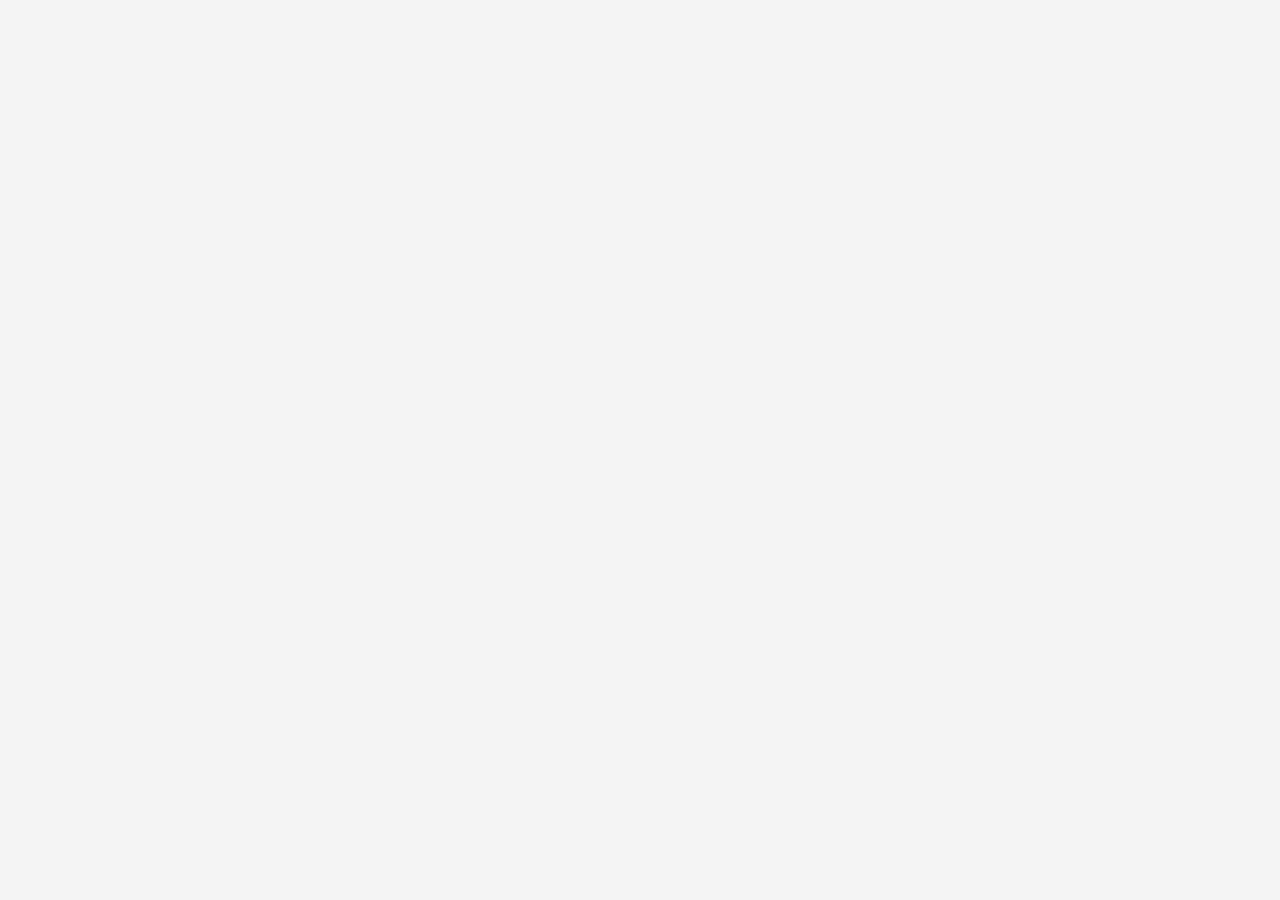
==== index.html @ c2804b9a "lk kurulum: Dosya yapısı" ====
<!DOCTYPE html>
<html lang="tr">
<head>
    <meta charset="UTF-8">
    <meta name="viewport" content="width=device-width, initial-scale=1.0">
    <title>Web Projesi</title>
    <link href="https://cdn.jsdelivr.net/npm/bootstrap@5.3.0/dist/css/bootstrap.min.css" rel="stylesheet">
    <link rel="stylesheet" href="css/style.css">
</head>
<body>
    <script src="https://cdn.jsdelivr.net/npm/bootstrap@5.3.0/dist/js/bootstrap.bundle.min.min.js"></script>
</body>
</html>
---- css/style.css ----
body {
    font-family: 'Arial', sans-serif;
    background-color: #f4f4f4; 
}
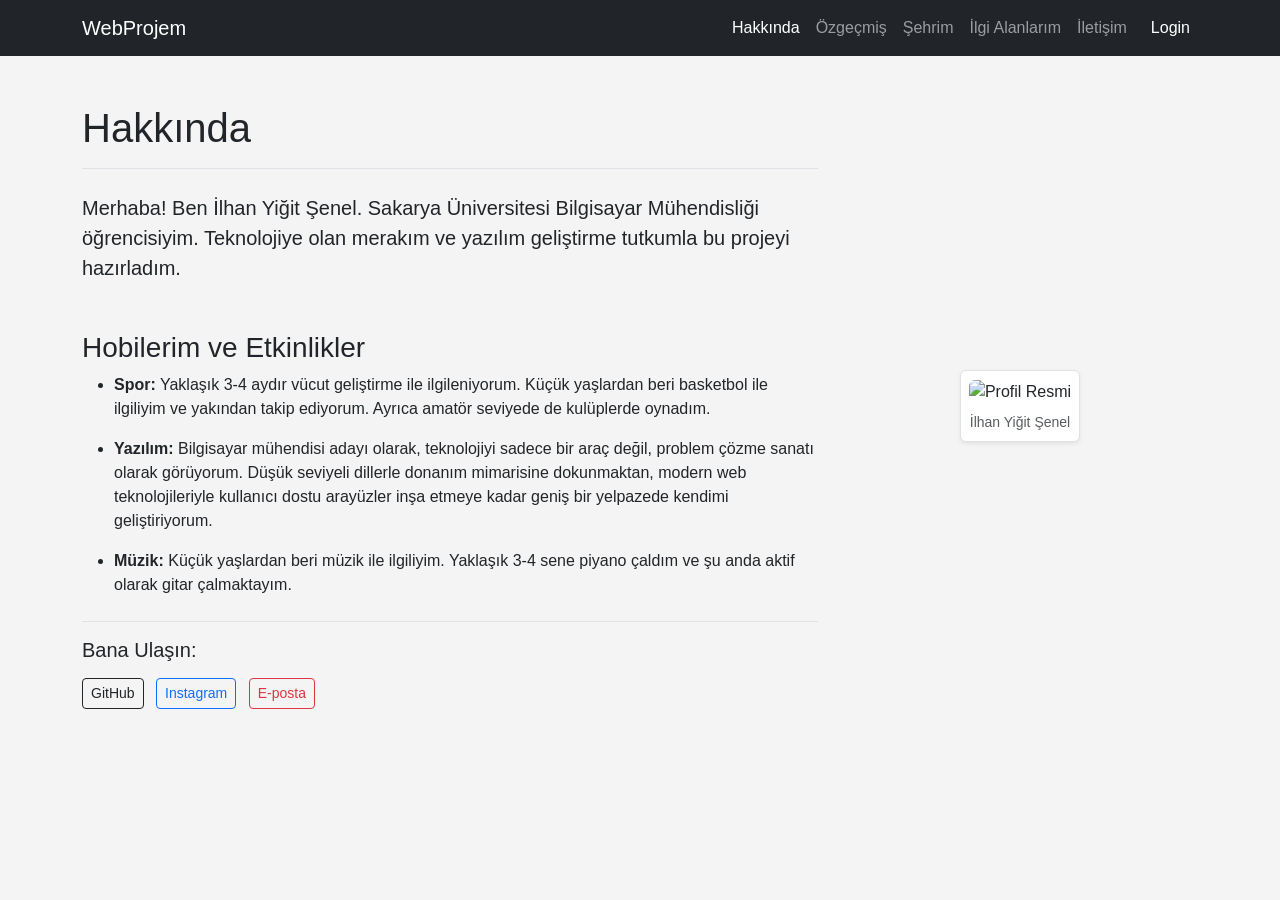
==== commit 7d682177: "Navbar ve Hakkında sayfası içerikleri eklendi" ====
--- a/index.html
+++ b/index.html
@@ -1,5 +1,6 @@
 <!DOCTYPE html>
 <html lang="tr">
+
 <head>
     <meta charset="UTF-8">
     <meta name="viewport" content="width=device-width, initial-scale=1.0">
@@ -7,7 +8,83 @@
     <link href="https://cdn.jsdelivr.net/npm/bootstrap@5.3.0/dist/css/bootstrap.min.css" rel="stylesheet">
     <link rel="stylesheet" href="css/style.css">
 </head>
+
+
 <body>
-    <script src="https://cdn.jsdelivr.net/npm/bootstrap@5.3.0/dist/js/bootstrap.bundle.min.min.js"></script>
+    <nav class="navbar navbar-expand-lg navbar-dark bg-dark">
+        <div class="container">
+            <a class="navbar-brand" href="index.html">WebProjem</a>
+
+            <button class="navbar-toggler" type="button" data-bs-toggle="collapse" data-bs-target="#navbarNav">
+                <span class="navbar-toggler-icon"></span>
+            </button>
+
+            <div class="collapse navbar-collapse" id="navbarNav">
+                <ul class="navbar-nav ms-auto">
+                    <li class="nav-item"><a class="nav-link active" href="index.html">Hakkında</a></li>
+                    <li class="nav-item"><a class="nav-link" href="cv.html">Özgeçmiş</a></li>
+                    <li class="nav-item"><a class="nav-link" href="sehrim.html">Şehrim</a></li>
+                    <li class="nav-item"><a class="nav-link" href="ilgi-alanlarim.html">İlgi Alanlarım</a></li>
+                    <li class="nav-item"><a class="nav-link" href="iletisim.html">İletişim</a></li>
+                    <li class="nav-item"><a class="nav-link btn btn-primary text-white ms-lg-2"
+                            href="login.html">Login</a></li>
+                </ul>
+            </div>
+        </div>
+    </nav>
+
+    <main class="container mt-5">
+        <div class="row align-items-center">
+            <div class="col-md-8">
+                <h1 class="border-bottom pb-3">Hakkında</h1>
+                <p class="mt-4 lead">
+                    Merhaba! Ben İlhan Yiğit Şenel. Sakarya Üniversitesi Bilgisayar Mühendisliği öğrencisiyim.
+                    Teknolojiye olan merakım ve yazılım geliştirme tutkumla bu projeyi hazırladım.
+                </p>
+
+                <h3 class="mt-5">Hobilerim ve Etkinlikler</h3>
+                <ul>
+                    <li class="mb-3"><strong>Spor:</strong> Yaklaşık 3-4 aydır vücut geliştirme ile ilgileniyorum. Küçük
+                        yaşlardan
+                        beri basketbol ile ilgiliyim ve yakından takip ediyorum. Ayrıca amatör seviyede de kulüplerde
+                        oynadım.</li>
+                    <li class="mb-3"><strong>Yazılım:</strong> Bilgisayar mühendisi adayı olarak, teknolojiyi sadece bir
+                        araç değil,
+                        problem çözme sanatı olarak görüyorum. Düşük seviyeli dillerle donanım mimarisine dokunmaktan,
+                        modern web
+                        teknolojileriyle kullanıcı dostu arayüzler inşa etmeye kadar geniş bir yelpazede kendimi
+                        geliştiriyorum.</li>
+                    <li class="mb-3"><strong>Müzik:</strong> Küçük yaşlardan beri müzik ile ilgiliyim. Yaklaşık 3-4 sene
+                        piyano çaldım
+                        ve şu anda aktif olarak gitar çalmaktayım. </li>
+                </ul>
+                <div class="mt-4 pt-3 border-top">
+                    <h5 class="mb-3">Bana Ulaşın:</h5>
+                    <a href="https://github.com/IYigitSenel" target="_blank" class="btn btn-outline-dark btn-sm me-2">
+                        GitHub
+                    </a>
+                    <a href="https://www.instagram.com/yiigith" target="_blank"
+                        class="btn btn-outline-primary btn-sm me-2">
+                        Instagram
+                    </a>
+                    <a href="mailto:yigitsenel05@email.com" class="btn btn-outline-danger btn-sm">
+                        E-posta
+                    </a>
+                </div>
+            </div>
+
+            <div class="col-md-4 text-center">
+                <div class="p-2 border rounded shadow-sm bg-white d-inline-block">
+                    <img src="img/profil.jpg" alt="Profil Resmi" class="img-fluid rounded" style="max-width: 120px;">
+                    <p class="text-muted small mb-0 mt-2">İlhan Yiğit Şenel</p>
+                </div>
+            </div>
+        </div>
+    </main>
+
+
+    <script src="https://cdn.jsdelivr.net/npm/bootstrap@5.3.0/dist/js/bootstrap.bundle.min.js"></script>
+
 </body>
+
 </html>
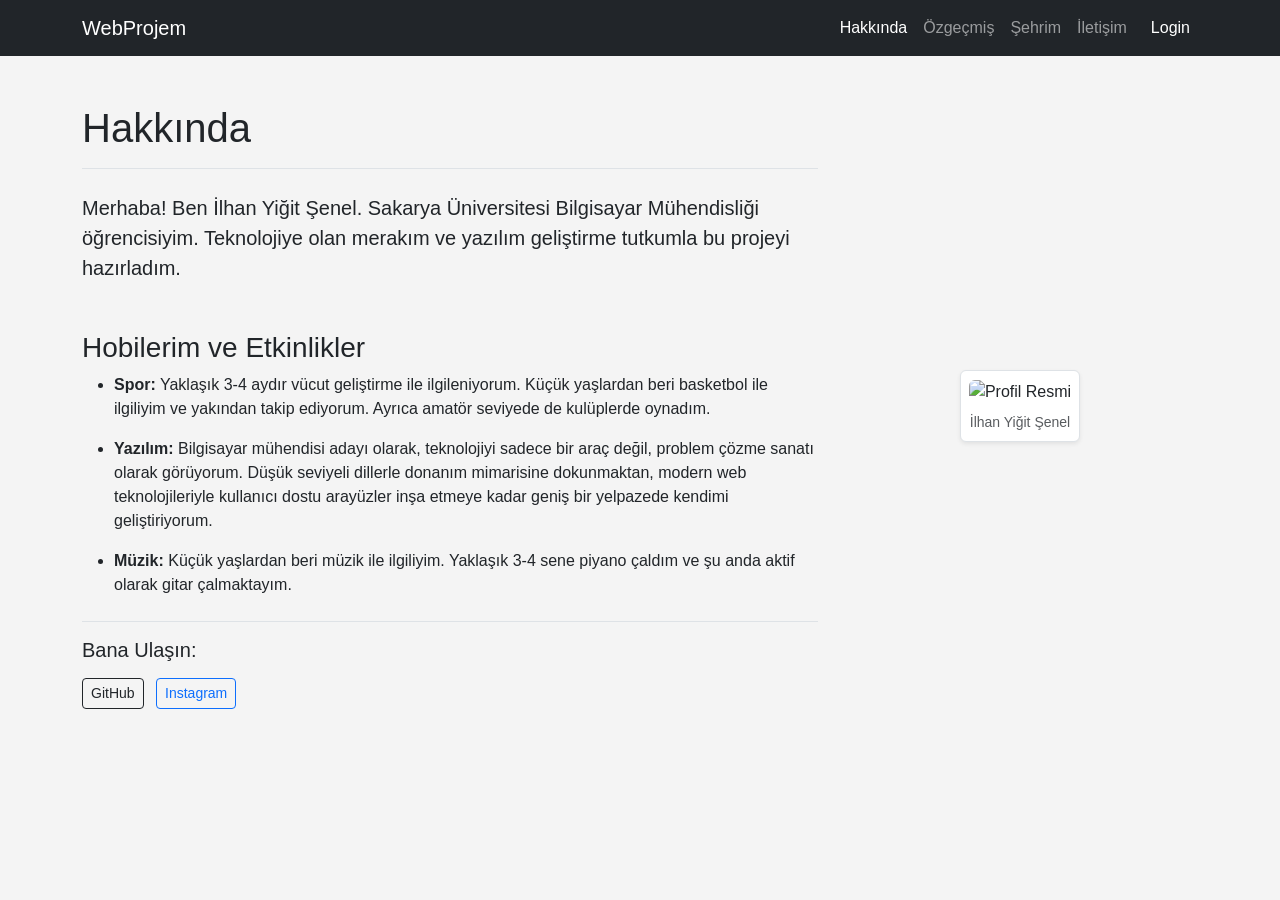
==== commit 1153f9d1: "Sayfa düzenleme" ====
--- a/index.html
+++ b/index.html
@@ -22,9 +22,8 @@
             <div class="collapse navbar-collapse" id="navbarNav">
                 <ul class="navbar-nav ms-auto">
                     <li class="nav-item"><a class="nav-link active" href="index.html">Hakkında</a></li>
-                    <li class="nav-item"><a class="nav-link" href="cv.html">Özgeçmiş</a></li>
+                    <li class="nav-item"><a class="nav-link" href="ozgecmis.html">Özgeçmiş</a></li>
                     <li class="nav-item"><a class="nav-link" href="sehrim.html">Şehrim</a></li>
-                    <li class="nav-item"><a class="nav-link" href="ilgi-alanlarim.html">İlgi Alanlarım</a></li>
                     <li class="nav-item"><a class="nav-link" href="iletisim.html">İletişim</a></li>
                     <li class="nav-item"><a class="nav-link btn btn-primary text-white ms-lg-2"
                             href="login.html">Login</a></li>
@@ -67,9 +66,6 @@
                         class="btn btn-outline-primary btn-sm me-2">
                         Instagram
                     </a>
-                    <a href="mailto:yigitsenel05@email.com" class="btn btn-outline-danger btn-sm">
-                        E-posta
-                    </a>
                 </div>
             </div>
 
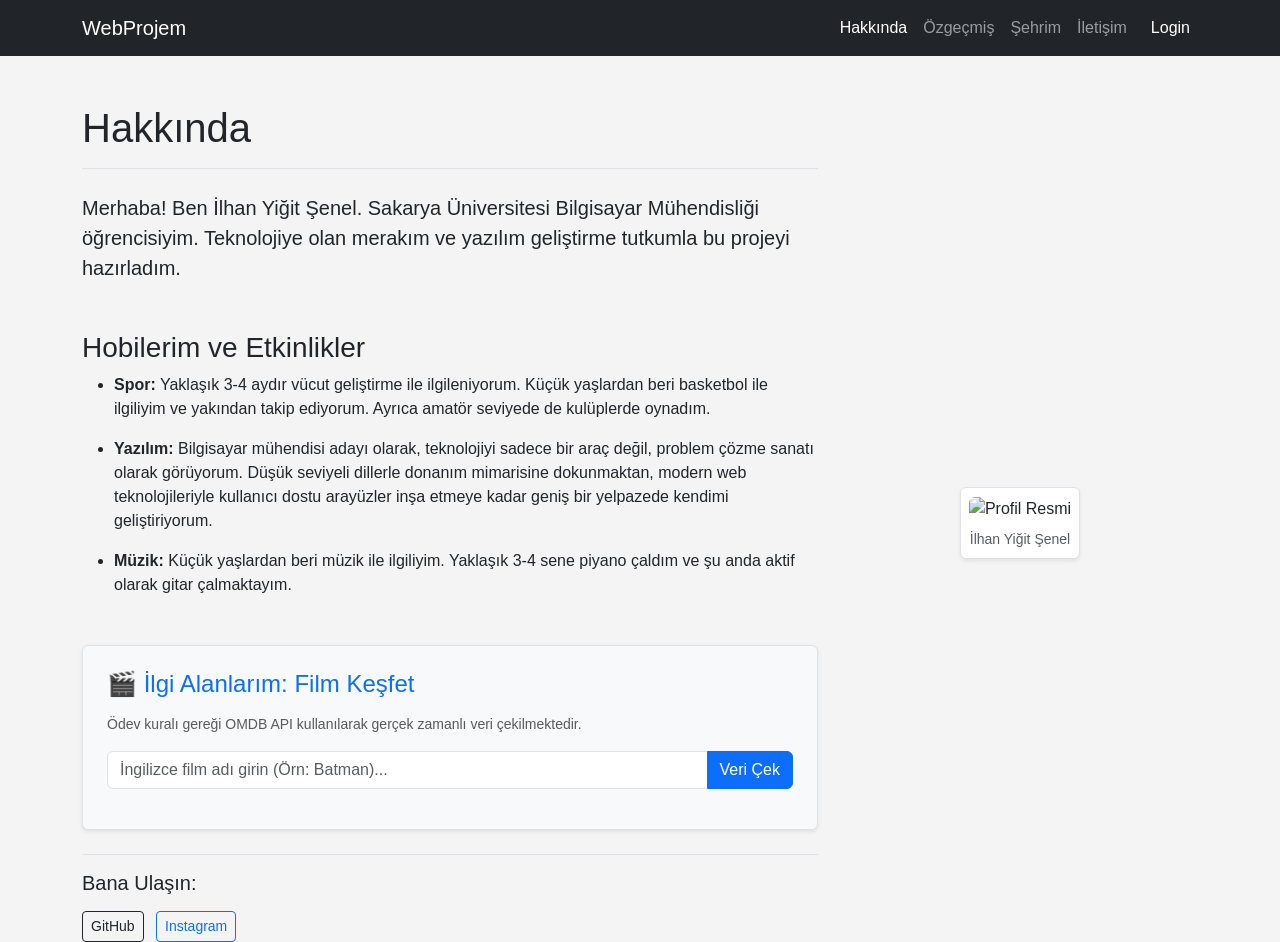
==== commit b80badab: "film api" ====
--- a/index.html
+++ b/index.html
@@ -57,6 +57,73 @@
                         piyano çaldım
                         ve şu anda aktif olarak gitar çalmaktayım. </li>
                 </ul>
+
+
+
+                <div class="mt-5 p-4 border rounded shadow-sm bg-light">
+                    <h4 class="mb-3 text-primary">🎬 İlgi Alanlarım: Film Keşfet</h4>
+                    <p class="small text-muted">Ödev kuralı gereği OMDB API kullanılarak gerçek zamanlı veri
+                        çekilmektedir.</p>
+
+                    <div class="input-group mb-3">
+                        <input type="text" id="movieSearch" class="form-control"
+                            placeholder="İngilizce film adı girin (Örn: Batman)...">
+                        <button class="btn btn-primary" onclick="searchMovie()">Veri Çek</button>
+                    </div>
+
+                    <div id="movieResult" class="row">
+                    </div>
+                </div>
+
+                <script>
+                    async function searchMovie() {
+                        const movieName = document.getElementById('movieSearch').value;
+                        const resultArea = document.getElementById('movieResult');
+
+                        if (!movieName) return;
+
+                        // Spinner'ı başlat
+                        resultArea.innerHTML = '<div class="text-center py-3"><div class="spinner-border text-primary" role="status"></div></div>';
+
+                        // API Key ve URL (Başına https ekledik)
+                        const apiKey = "f67f63ea";
+                        const url = `https://www.omdbapi.com/?t=${encodeURIComponent(movieName)}&apikey=${apiKey}`;
+
+                        try {
+                            const response = await fetch(url);
+                            const data = await response.json();
+
+                            console.log("Gelen Veri:", data);
+
+                            if (data.Response === "True") {
+                                resultArea.innerHTML = `
+                <div class="col-12 mt-3">
+                    <div class="card border-0 bg-transparent">
+                        <div class="row g-0 align-items-center">
+                            <div class="col-sm-4 text-center">
+                                <img src="${data.Poster}" class="img-fluid rounded shadow-sm" style="max-height: 200px;" alt="${data.Title}">
+                            </div>
+                            <div class="col-sm-8 p-3 text-start">
+                                <h5 class="fw-bold">${data.Title} (${data.Year})</h5>
+                                <p class="mb-1 small text-dark"><strong>IMDb:</strong> ⭐ ${data.imdbRating}</p>
+                                <p class="mb-1 small text-dark"><strong>Yönetmen:</strong> ${data.Director}</p>
+                                <p class="small text-secondary mb-0">${data.Plot}</p>
+                            </div>
+                        </div>
+                    </div>
+                </div>`;
+                            } else {
+                                // API'den gelen hata mesajını göster (Error: Movie not found gibi)
+                                resultArea.innerHTML = `<div class="alert alert-warning mt-3">${data.Error}</div>`;
+                            }
+                        } catch (error) {
+                            console.error("Bağlantı Hatası:", error);
+                            resultArea.innerHTML = `<div class="alert alert-danger mt-3">Sunucu bağlantı hatası! İnternetinizi kontrol edin.</div>`;
+                        }
+                    }
+                </script>
+
+
                 <div class="mt-4 pt-3 border-top">
                     <h5 class="mb-3">Bana Ulaşın:</h5>
                     <a href="https://github.com/IYigitSenel" target="_blank" class="btn btn-outline-dark btn-sm me-2">
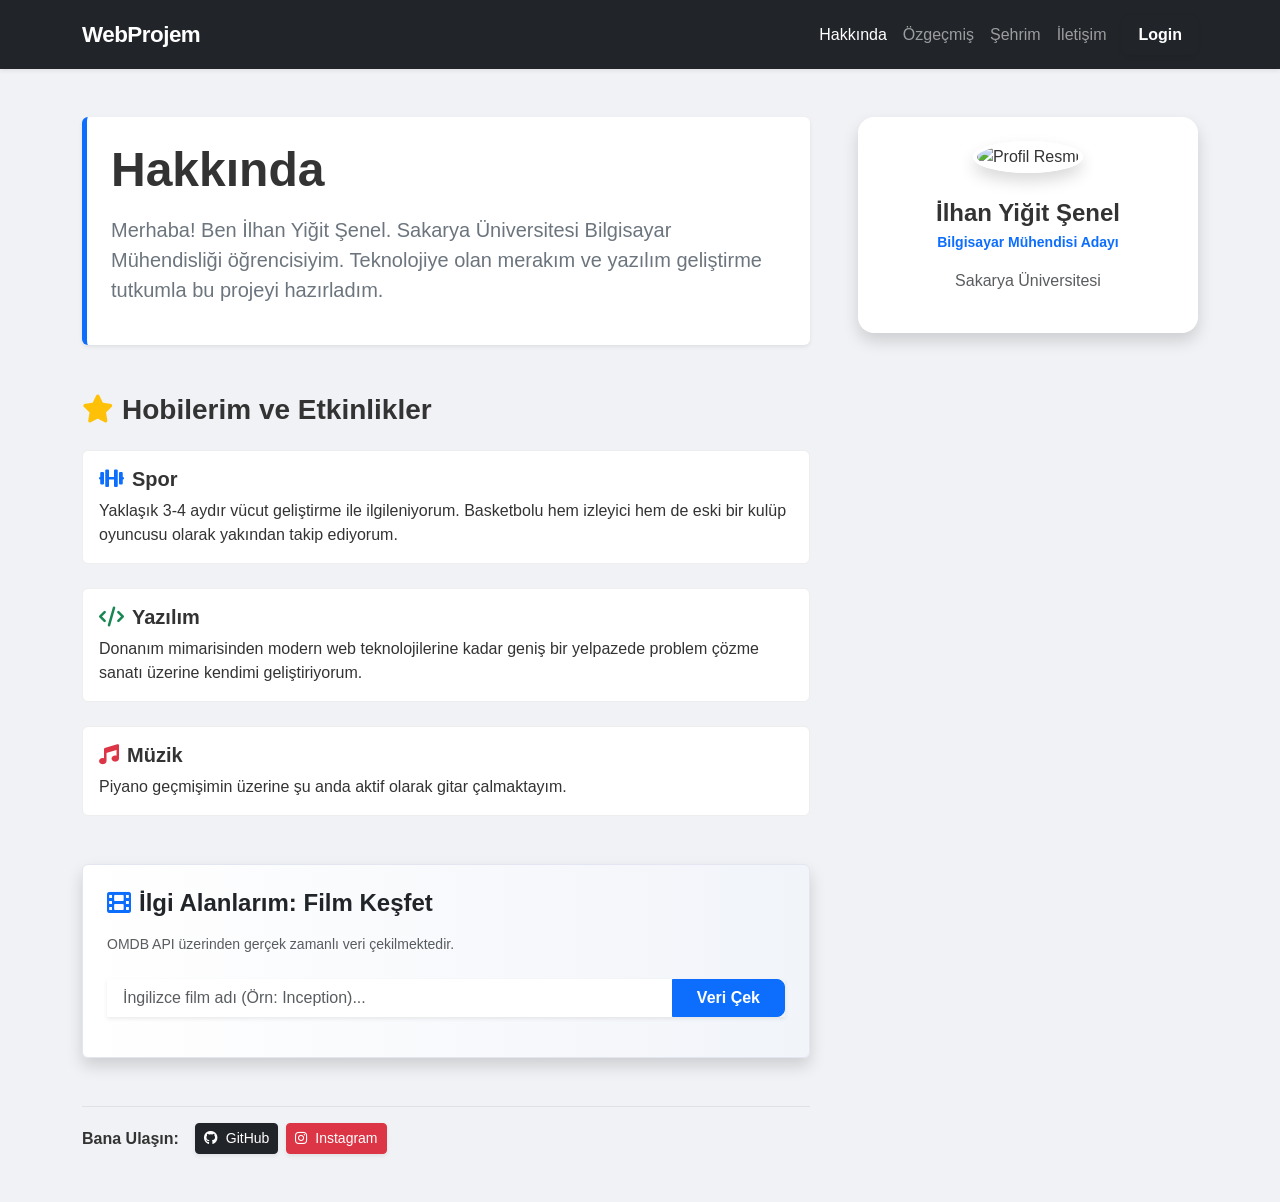
==== commit 7f191697: "Stil düzenlemeleri" ====
--- a/index.html
+++ b/index.html
@@ -1,153 +1,138 @@
 <!DOCTYPE html>
 <html lang="tr">
-
 <head>
     <meta charset="UTF-8">
     <meta name="viewport" content="width=device-width, initial-scale=1.0">
-    <title>Web Projesi</title>
+    <title>Hakkında - İlhan Yiğit Şenel</title>
+    <!-- Bootstrap CSS -->
     <link href="https://cdn.jsdelivr.net/npm/bootstrap@5.3.0/dist/css/bootstrap.min.css" rel="stylesheet">
+    <!-- Font Awesome (İkonlar için) -->
+    <link rel="stylesheet" href="https://cdnjs.cloudflare.com/ajax/libs/font-awesome/6.0.0/css/all.min.css">
+    <!-- Senin Özel CSS Dosyan -->
     <link rel="stylesheet" href="css/style.css">
 </head>
+<body>
 
-
-<body>
-    <nav class="navbar navbar-expand-lg navbar-dark bg-dark">
+    <nav class="navbar navbar-expand-lg navbar-dark bg-dark shadow-sm">
         <div class="container">
-            <a class="navbar-brand" href="index.html">WebProjem</a>
-
+            <a class="navbar-brand fw-bold" href="index.html text-uppercase">WebProjem</a>
             <button class="navbar-toggler" type="button" data-bs-toggle="collapse" data-bs-target="#navbarNav">
                 <span class="navbar-toggler-icon"></span>
             </button>
-
             <div class="collapse navbar-collapse" id="navbarNav">
                 <ul class="navbar-nav ms-auto">
                     <li class="nav-item"><a class="nav-link active" href="index.html">Hakkında</a></li>
                     <li class="nav-item"><a class="nav-link" href="ozgecmis.html">Özgeçmiş</a></li>
                     <li class="nav-item"><a class="nav-link" href="sehrim.html">Şehrim</a></li>
                     <li class="nav-item"><a class="nav-link" href="iletisim.html">İletişim</a></li>
-                    <li class="nav-item"><a class="nav-link btn btn-primary text-white ms-lg-2"
-                            href="login.html">Login</a></li>
+                    <li class="nav-item"><a class="nav-link btn btn-primary text-white ms-lg-2 px-3 shadow-sm" href="login.html">Login</a></li>
                 </ul>
             </div>
         </div>
     </nav>
 
-    <main class="container mt-5">
-        <div class="row align-items-center">
+    <main class="container mt-5 pb-5">
+        <div class="row align-items-start g-5">
             <div class="col-md-8">
-                <h1 class="border-bottom pb-3">Hakkında</h1>
-                <p class="mt-4 lead">
-                    Merhaba! Ben İlhan Yiğit Şenel. Sakarya Üniversitesi Bilgisayar Mühendisliği öğrencisiyim.
-                    Teknolojiye olan merakım ve yazılım geliştirme tutkumla bu projeyi hazırladım.
-                </p>
+                <div class="bio-section p-4 bg-white rounded shadow-sm border-start border-primary border-4">
+                    <h1 class="display-5 fw-bold mb-3">Hakkında</h1>
+                    <p class="lead text-secondary">
+                        Merhaba! Ben <strong>İlhan Yiğit Şenel</strong>. Sakarya Üniversitesi Bilgisayar Mühendisliği öğrencisiyim. 
+                        Teknolojiye olan merakım ve yazılım geliştirme tutkumla bu projeyi hazırladım.
+                    </p>
+                </div>
 
-                <h3 class="mt-5">Hobilerim ve Etkinlikler</h3>
-                <ul>
-                    <li class="mb-3"><strong>Spor:</strong> Yaklaşık 3-4 aydır vücut geliştirme ile ilgileniyorum. Küçük
-                        yaşlardan
-                        beri basketbol ile ilgiliyim ve yakından takip ediyorum. Ayrıca amatör seviyede de kulüplerde
-                        oynadım.</li>
-                    <li class="mb-3"><strong>Yazılım:</strong> Bilgisayar mühendisi adayı olarak, teknolojiyi sadece bir
-                        araç değil,
-                        problem çözme sanatı olarak görüyorum. Düşük seviyeli dillerle donanım mimarisine dokunmaktan,
-                        modern web
-                        teknolojileriyle kullanıcı dostu arayüzler inşa etmeye kadar geniş bir yelpazede kendimi
-                        geliştiriyorum.</li>
-                    <li class="mb-3"><strong>Müzik:</strong> Küçük yaşlardan beri müzik ile ilgiliyim. Yaklaşık 3-4 sene
-                        piyano çaldım
-                        ve şu anda aktif olarak gitar çalmaktayım. </li>
-                </ul>
-
-
-
-                <div class="mt-5 p-4 border rounded shadow-sm bg-light">
-                    <h4 class="mb-3 text-primary">🎬 İlgi Alanlarım: Film Keşfet</h4>
-                    <p class="small text-muted">Ödev kuralı gereği OMDB API kullanılarak gerçek zamanlı veri
-                        çekilmektedir.</p>
-
-                    <div class="input-group mb-3">
-                        <input type="text" id="movieSearch" class="form-control"
-                            placeholder="İngilizce film adı girin (Örn: Batman)...">
-                        <button class="btn btn-primary" onclick="searchMovie()">Veri Çek</button>
+                <h3 class="mt-5 mb-4 fw-bold"><i class="fas fa-star text-warning me-2"></i>Hobilerim ve Etkinlikler</h3>
+                <div class="hobbies-list">
+                    <div class="hobby-item mb-4 p-3 rounded">
+                        <h5><i class="fas fa-dumbbell me-2 text-primary"></i>Spor</h5>
+                        <p class="mb-0">Yaklaşık 3-4 aydır vücut geliştirme ile ilgileniyorum. Basketbolu hem izleyici hem de eski bir kulüp oyuncusu olarak yakından takip ediyorum.</p>
                     </div>
-
-                    <div id="movieResult" class="row">
+                    <div class="hobby-item mb-4 p-3 rounded">
+                        <h5><i class="fas fa-code me-2 text-success"></i>Yazılım</h5>
+                        <p class="mb-0">Donanım mimarisinden modern web teknolojilerine kadar geniş bir yelpazede problem çözme sanatı üzerine kendimi geliştiriyorum.</p>
+                    </div>
+                    <div class="hobby-item mb-4 p-3 rounded">
+                        <h5><i class="fas fa-music me-2 text-danger"></i>Müzik</h5>
+                        <p class="mb-0">Piyano geçmişimin üzerine şu anda aktif olarak gitar çalmaktayım.</p>
                     </div>
                 </div>
 
-                <script>
-                    async function searchMovie() {
-                        const movieName = document.getElementById('movieSearch').value;
-                        const resultArea = document.getElementById('movieResult');
+                <!-- API Entegrasyonu Bölümü -->
+                <div class="api-section mt-5 p-4 rounded shadow">
+                    <h4 class="mb-3 fw-bold text-dark"><i class="fas fa-film me-2 text-primary"></i>İlgi Alanlarım: Film Keşfet</h4>
+                    <p class="small text-muted mb-4">OMDB API üzerinden gerçek zamanlı veri çekilmektedir.</p>
 
-                        if (!movieName) return;
+                    <div class="input-group mb-3 shadow-sm">
+                        <input type="text" id="movieSearch" class="form-control border-0 px-3" placeholder="İngilizce film adı (Örn: Inception)...">
+                        <button class="btn btn-primary px-4 fw-bold" onclick="searchMovie()">Veri Çek</button>
+                    </div>
 
-                        // Spinner'ı başlat
-                        resultArea.innerHTML = '<div class="text-center py-3"><div class="spinner-border text-primary" role="status"></div></div>';
+                    <div id="movieResult" class="row"></div>
+                </div>
 
-                        // API Key ve URL (Başına https ekledik)
-                        const apiKey = "f67f63ea";
-                        const url = `https://www.omdbapi.com/?t=${encodeURIComponent(movieName)}&apikey=${apiKey}`;
-
-                        try {
-                            const response = await fetch(url);
-                            const data = await response.json();
-
-                            console.log("Gelen Veri:", data);
-
-                            if (data.Response === "True") {
-                                resultArea.innerHTML = `
-                <div class="col-12 mt-3">
-                    <div class="card border-0 bg-transparent">
-                        <div class="row g-0 align-items-center">
-                            <div class="col-sm-4 text-center">
-                                <img src="${data.Poster}" class="img-fluid rounded shadow-sm" style="max-height: 200px;" alt="${data.Title}">
-                            </div>
-                            <div class="col-sm-8 p-3 text-start">
-                                <h5 class="fw-bold">${data.Title} (${data.Year})</h5>
-                                <p class="mb-1 small text-dark"><strong>IMDb:</strong> ⭐ ${data.imdbRating}</p>
-                                <p class="mb-1 small text-dark"><strong>Yönetmen:</strong> ${data.Director}</p>
-                                <p class="small text-secondary mb-0">${data.Plot}</p>
-                            </div>
-                        </div>
-                    </div>
-                </div>`;
-                            } else {
-                                // API'den gelen hata mesajını göster (Error: Movie not found gibi)
-                                resultArea.innerHTML = `<div class="alert alert-warning mt-3">${data.Error}</div>`;
-                            }
-                        } catch (error) {
-                            console.error("Bağlantı Hatası:", error);
-                            resultArea.innerHTML = `<div class="alert alert-danger mt-3">Sunucu bağlantı hatası! İnternetinizi kontrol edin.</div>`;
-                        }
-                    }
-                </script>
-
-
-                <div class="mt-4 pt-3 border-top">
-                    <h5 class="mb-3">Bana Ulaşın:</h5>
-                    <a href="https://github.com/IYigitSenel" target="_blank" class="btn btn-outline-dark btn-sm me-2">
-                        GitHub
+                <div class="social-links mt-5 pt-3 border-top d-flex align-items-center">
+                    <span class="me-3 fw-bold">Bana Ulaşın:</span>
+                    <a href="https://github.com/IYigitSenel" target="_blank" class="btn btn-dark btn-sm me-2 shadow-sm">
+                        <i class="fab fa-github me-1"></i> GitHub
                     </a>
-                    <a href="https://www.instagram.com/yiigith" target="_blank"
-                        class="btn btn-outline-primary btn-sm me-2">
-                        Instagram
+                    <a href="https://www.instagram.com/yiigith" target="_blank" class="btn btn-danger btn-sm shadow-sm">
+                        <i class="fab fa-instagram me-1"></i> Instagram
                     </a>
                 </div>
             </div>
 
-            <div class="col-md-4 text-center">
-                <div class="p-2 border rounded shadow-sm bg-white d-inline-block">
-                    <img src="img/profil.jpg" alt="Profil Resmi" class="img-fluid rounded" style="max-width: 120px;">
-                    <p class="text-muted small mb-0 mt-2">İlhan Yiğit Şenel</p>
+            <!-- Sağ Profil Kartı -->
+            <div class="col-md-4 text-center sticky-md-top" style="top: 100px;">
+                <div class="profile-card p-4 border-0 rounded-4 shadow bg-white">
+                    <div class="profile-img-container mb-3">
+                        <img src="img/profil.jpg" alt="Profil Resmi" class="img-fluid rounded-circle shadow border border-4 border-white">
+                    </div>
+                    <h4 class="fw-bold mb-1">İlhan Yiğit Şenel</h4>
+                    <p class="text-primary small fw-bold">Bilgisayar Mühendisi Adayı</p>
+                    <p class="text-muted x-small">Sakarya Üniversitesi</p>
                 </div>
             </div>
         </div>
     </main>
 
+    <script src="https://cdn.jsdelivr.net/npm/bootstrap@5.3.0/dist/js/bootstrap.bundle.min.js"></script>
+    <!-- JavaScript Fonksiyonun (TVMaze API versiyonu en sağlıklısıydı) -->
+    <script>
+        async function searchMovie() {
+            const movieName = document.getElementById('movieSearch').value;
+            const resultArea = document.getElementById('movieResult');
+            if (!movieName) return;
+            resultArea.innerHTML = '<div class="text-center py-3"><div class="spinner-border text-primary" role="status"></div></div>';
+            
+            const url = `https://api.tvmaze.com/singlesearch/shows?q=${encodeURIComponent(movieName)}`;
 
-    <script src="https://cdn.jsdelivr.net/npm/bootstrap@5.3.0/dist/js/bootstrap.bundle.min.js"></script>
-
+            try {
+                const response = await fetch(url);
+                if(response.ok) {
+                    const data = await response.json();
+                    resultArea.innerHTML = `
+                        <div class="col-12 mt-3 animate-fade-in">
+                            <div class="card border-0 bg-light p-3">
+                                <div class="row g-0 align-items-center">
+                                    <div class="col-sm-4 text-center">
+                                        <img src="${data.image ? data.image.medium : 'https://via.placeholder.com/210x295'}" class="img-fluid rounded shadow-sm" style="max-height: 180px;">
+                                    </div>
+                                    <div class="col-sm-8 p-3">
+                                        <h5 class="fw-bold">${data.name}</h5>
+                                        <p class="mb-1 badge bg-primary">Puan: ${data.rating.average || 'N/A'}</p>
+                                        <div class="small text-muted">${data.summary ? data.summary.substring(0, 150) : ''}...</div>
+                                    </div>
+                                </div>
+                            </div>
+                        </div>`;
+                } else {
+                    resultArea.innerHTML = `<div class="alert alert-warning mt-3">Sonuç bulunamadı!</div>`;
+                }
+            } catch (error) {
+                resultArea.innerHTML = `<div class="alert alert-danger mt-3">API Hatası!</div>`;
+            }
+        }
+    </script>
 </body>
-
 </html>
--- a/css/style.css
+++ b/css/style.css
@@ -1,4 +1,313 @@
 body {
-    font-family: 'Arial', sans-serif;
-    background-color: #f4f4f4; 
+    background-color: #f0f2f5;
+    font-family: 'Inter', -apple-system, BlinkMacSystemFont, "Segoe UI", Roboto, sans-serif;
+    color: #333;
+}
+
+/* --- NAVBAR STİLLERİ --- */
+.navbar {
+    padding: 0.8rem 0;
+}
+
+.navbar-brand {
+    font-size: 1.4rem;
+    letter-spacing: -0.5px;
+}
+
+/* --- İLETİŞİM KARTI --- */
+.contact-card {
+    border-radius: 12px;
+    overflow: hidden;
+    transition: transform 0.3s ease-in-out;
+}
+
+.contact-card:hover {
+    transform: translateY(-5px);
+}
+
+.custom-header {
+    background: linear-gradient(135deg, #0d6efd 0%, #004db3 100%);
+    padding: 1.5rem;
+}
+
+/* --- FORM ELEMANLARI --- */
+.custom-input {
+    border: 1px solid #ddd;
+    border-radius: 8px;
+    padding: 10px 15px;
+    transition: all 0.2s;
+}
+
+.custom-input:focus {
+    border-color: #0d6efd;
+    box-shadow: 0 0 0 4px rgba(13, 110, 253, 0.1);
+    outline: none;
+}
+
+.form-label {
+    margin-bottom: 0.5rem;
+    font-size: 0.95rem;
+}
+
+/* --- BUTONLAR --- */
+.btn-primary {
+    border-radius: 8px;
+    font-weight: 600;
+}
+
+.btn-outline-secondary {
+    border-radius: 8px;
+    font-size: 0.85rem;
+}
+
+/* --- RESPONSIVE AYARLAR --- */
+@media (max-width: 576px) {
+    .container {
+        padding-bottom: 30px;
+    }
+    .custom-header {
+        padding: 1rem;
+    }
+}
+
+/* ----------------------------------------------------- HAKKINDA SAYFASI ------------------------------------------------------------------------------- */
+.bio-section {
+    border-left: 5px solid #0d6efd !important;
+}
+
+.hobby-item {
+    background-color: #fff;
+    border: 1px solid #eee;
+    transition: all 0.3s ease;
+}
+
+.hobby-item:hover {
+    background-color: #f8f9fa;
+    border-color: #0d6efd;
+    transform: translateX(10px);
+}
+
+.hobby-item h5 {
+    color: #333;
+    font-weight: 700;
+}
+
+/* --- PROFİL KARTI --- */
+.profile-card {
+    transition: transform 0.3s ease;
+}
+
+.profile-card:hover {
+    transform: scale(1.02);
+}
+
+.profile-img-container img {
+    width: 180px;
+    height: 180px;
+    object-fit: cover;
+    margin-bottom: 10px;
+}
+
+/* --- API BÖLÜMÜ --- */
+.api-section {
+    background: linear-gradient(to right, #ffffff, #f1f4f9);
+    border: 1px solid #e3e6f0;
+}
+
+#movieSearch:focus {
+    box-shadow: none;
+    background-color: #f8f9fa;
+}
+
+.animate-fade-in {
+    animation: fadeIn 0.5s ease-in;
+}
+
+@keyframes fadeIn {
+    from { opacity: 0; transform: translateY(10px); }
+    to { opacity: 1; transform: translateY(0); }
+}
+
+
+
+/* --------------------------------------------------- LOGIN SAYFASI  ---------------------------------------------------------------------------------- */
+.login-page {
+    background: linear-gradient(135deg, #f5f7fa 0%, #c3cfe2 100%);
+    min-height: 100vh;
+}
+
+.login-card {
+    max-width: 400px;
+    width: 100%;
+    border-radius: 15px;
+    overflow: hidden;
+    transition: transform 0.3s ease;
+}
+
+.login-card:hover {
+    transform: translateY(-5px);
+}
+
+.login-header {
+    background: linear-gradient(135deg, #212529 0%, #343a40 100%);
+    border-bottom: none;
+}
+
+.login-btn {
+    border-radius: 8px;
+    transition: all 0.3s ease;
+}
+
+.login-btn:hover {
+    background-color: #0056b3;
+    transform: scale(1.02);
+}
+
+.back-link {
+    transition: color 0.2s;
+}
+
+.back-link:hover {
+    color: #0d6efd !important;
+}
+
+/* Form içi ikonların ve inputların uyumu */
+.custom-input {
+    border-radius: 8px;
+    padding: 10px 15px;
+    border: 1px solid #dee2e6;
+}
+
+.custom-input:focus {
+    border-color: #0d6efd;
+    box-shadow: 0 0 0 0.25rem rgba(13, 110, 253, 0.1);
+}
+
+
+/* ----------------------------------------------------------- ÖZGEÇMİŞ SAYFASI ÖZEL ---------------------------------------------------------- */
+.cv-main-card {
+    border-radius: 15px;
+}
+
+.cv-sidebar {
+    background-color: #fcfcfc;
+    border-right: 1px solid #f0f0f0;
+}
+
+.cv-profile-img-container img {
+    width: 180px;
+    height: 180px;
+    object-fit: cover;
+}
+
+/* Yetenek Hapları */
+.skill-pill {
+    background-color: #212529;
+    color: #fff;
+    padding: 8px 12px;
+    font-weight: 500;
+    border-radius: 20px;
+    font-size: 0.75rem;
+    transition: all 0.3s;
+}
+
+.skill-pill:hover {
+    background-color: #0d6efd;
+    transform: scale(1.05);
+}
+
+/* Bölüm Başlıkları */
+.cv-section-title {
+    border-bottom: 2px solid #f0f0f0;
+    position: relative;
+}
+
+.cv-section-title::after {
+    content: '';
+    position: absolute;
+    bottom: -2px;
+    left: 0;
+    width: 60px;
+    height: 2px;
+    background-color: #0d6efd;
+}
+
+/* Timeline Ayarı */
+.timeline-item {
+    position: relative;
+}
+
+.timeline-item h5 {
+    font-size: 1.1rem;
+}
+
+/* İletişim Listesi */
+.cv-contact-list li {
+    font-size: 0.9rem;
+    color: #555;
+}
+
+/* Renk Geçişli Yazılar */
+.text-primary {
+    color: #0d6efd !important;
+}
+
+/* -------------------------------------------- ŞEHRİM SAYFASI  ------------------------------------------------------ */
+.city-hero-header {
+    background: linear-gradient(rgba(0, 0, 0, 0.65), rgba(0, 0, 0, 0.65)), url('../img/balikesir-bg.jpg');
+    background-size: cover;
+    background-position: center;
+    color: white;
+    padding: 120px 0;
+    text-align: center;
+}
+
+.carousel-item img {
+    height: 550px;
+    object-fit: cover;
+}
+
+.section-title {
+    position: relative;
+    padding-bottom: 15px;
+}
+
+.section-title::after {
+    content: '';
+    position: absolute;
+    bottom: 0;
+    left: 50%;
+    transform: translateX(-50%);
+    width: 80px;
+    height: 3px;
+    background-color: #0d6efd;
+}
+
+.team-card {
+    border-radius: 15px;
+    transition: transform 0.3s ease;
+}
+
+.team-card:hover {
+    transform: translateY(-5px);
+}
+
+.team-logo {
+    max-height: 160px;
+    filter: drop-shadow(0 4px 8px rgba(0,0,0,0.1));
+}
+
+.animate-title {
+    animation: fadeInDown 0.8s ease-out;
+}
+
+@keyframes fadeInDown {
+    from { opacity: 0; transform: translateY(-20px); }
+    to { opacity: 1; transform: translateY(0); }
+}
+
+/* Tablo Stilleri */
+.table th {
+    width: 40%;
+    font-weight: 600;
 }
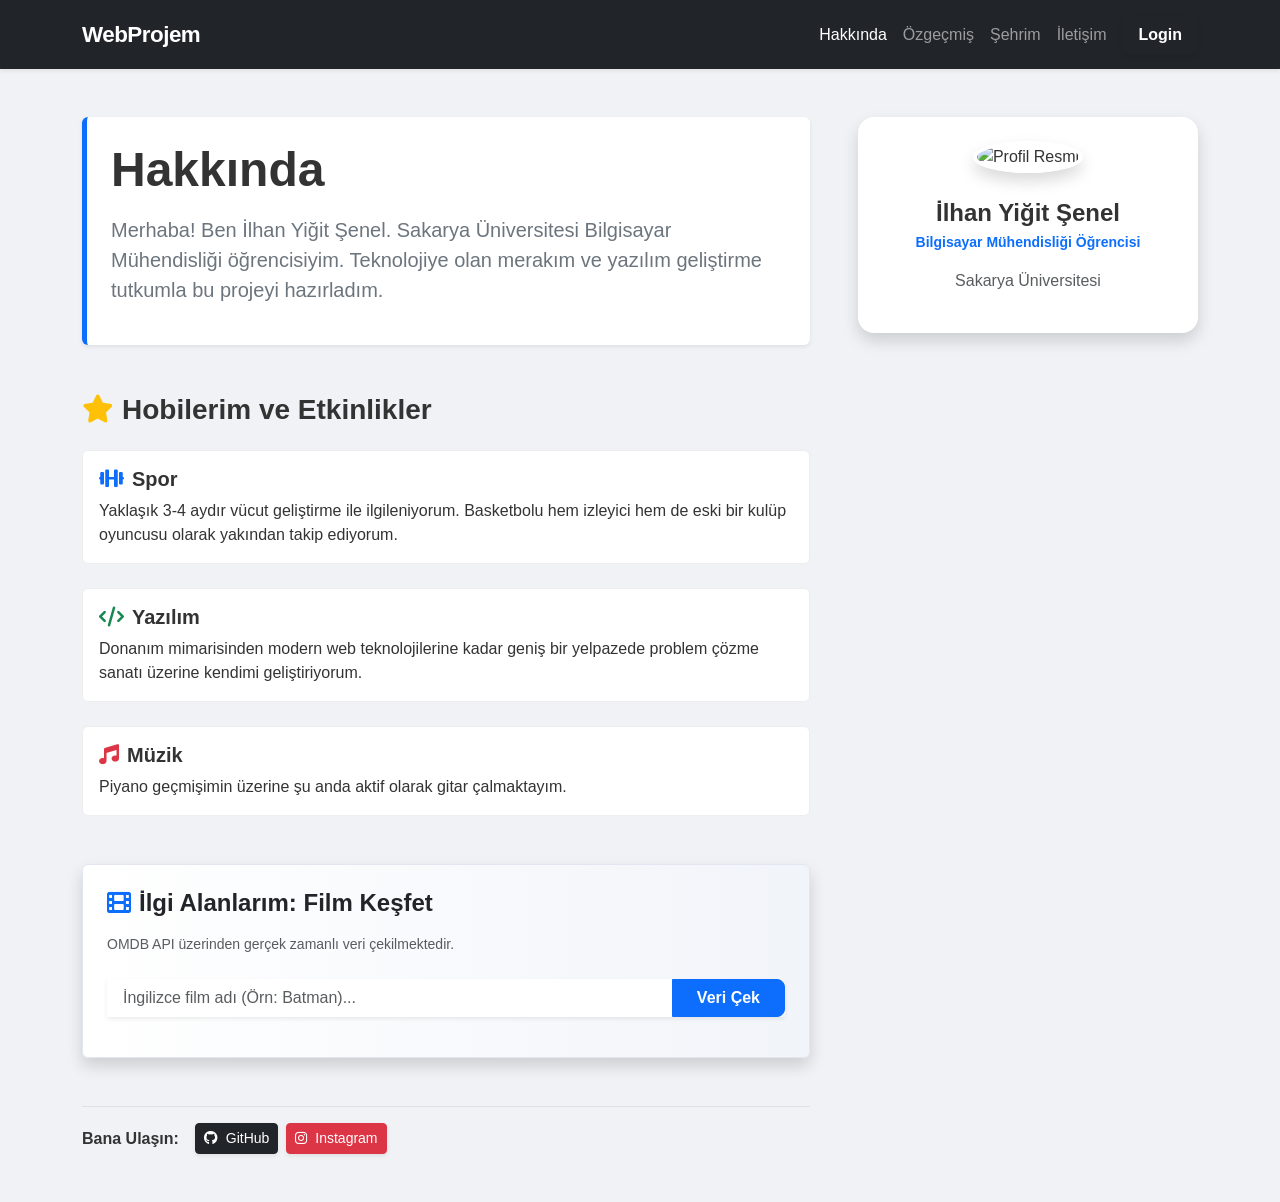
==== commit 67a1dc34: "VUE.JS eklendi ve düzenlemeler yapıldı" ====
--- a/index.html
+++ b/index.html
@@ -4,11 +4,9 @@
     <meta charset="UTF-8">
     <meta name="viewport" content="width=device-width, initial-scale=1.0">
     <title>Hakkında - İlhan Yiğit Şenel</title>
-    <!-- Bootstrap CSS -->
     <link href="https://cdn.jsdelivr.net/npm/bootstrap@5.3.0/dist/css/bootstrap.min.css" rel="stylesheet">
     <!-- Font Awesome (İkonlar için) -->
     <link rel="stylesheet" href="https://cdnjs.cloudflare.com/ajax/libs/font-awesome/6.0.0/css/all.min.css">
-    <!-- Senin Özel CSS Dosyan -->
     <link rel="stylesheet" href="css/style.css">
 </head>
 <body>
@@ -64,7 +62,7 @@
                     <p class="small text-muted mb-4">OMDB API üzerinden gerçek zamanlı veri çekilmektedir.</p>
 
                     <div class="input-group mb-3 shadow-sm">
-                        <input type="text" id="movieSearch" class="form-control border-0 px-3" placeholder="İngilizce film adı (Örn: Inception)...">
+                        <input type="text" id="movieSearch" class="form-control border-0 px-3" placeholder="İngilizce film adı (Örn: Batman)...">
                         <button class="btn btn-primary px-4 fw-bold" onclick="searchMovie()">Veri Çek</button>
                     </div>
 
@@ -89,7 +87,7 @@
                         <img src="img/profil.jpg" alt="Profil Resmi" class="img-fluid rounded-circle shadow border border-4 border-white">
                     </div>
                     <h4 class="fw-bold mb-1">İlhan Yiğit Şenel</h4>
-                    <p class="text-primary small fw-bold">Bilgisayar Mühendisi Adayı</p>
+                    <p class="text-primary small fw-bold">Bilgisayar Mühendisliği Öğrencisi</p>
                     <p class="text-muted x-small">Sakarya Üniversitesi</p>
                 </div>
             </div>
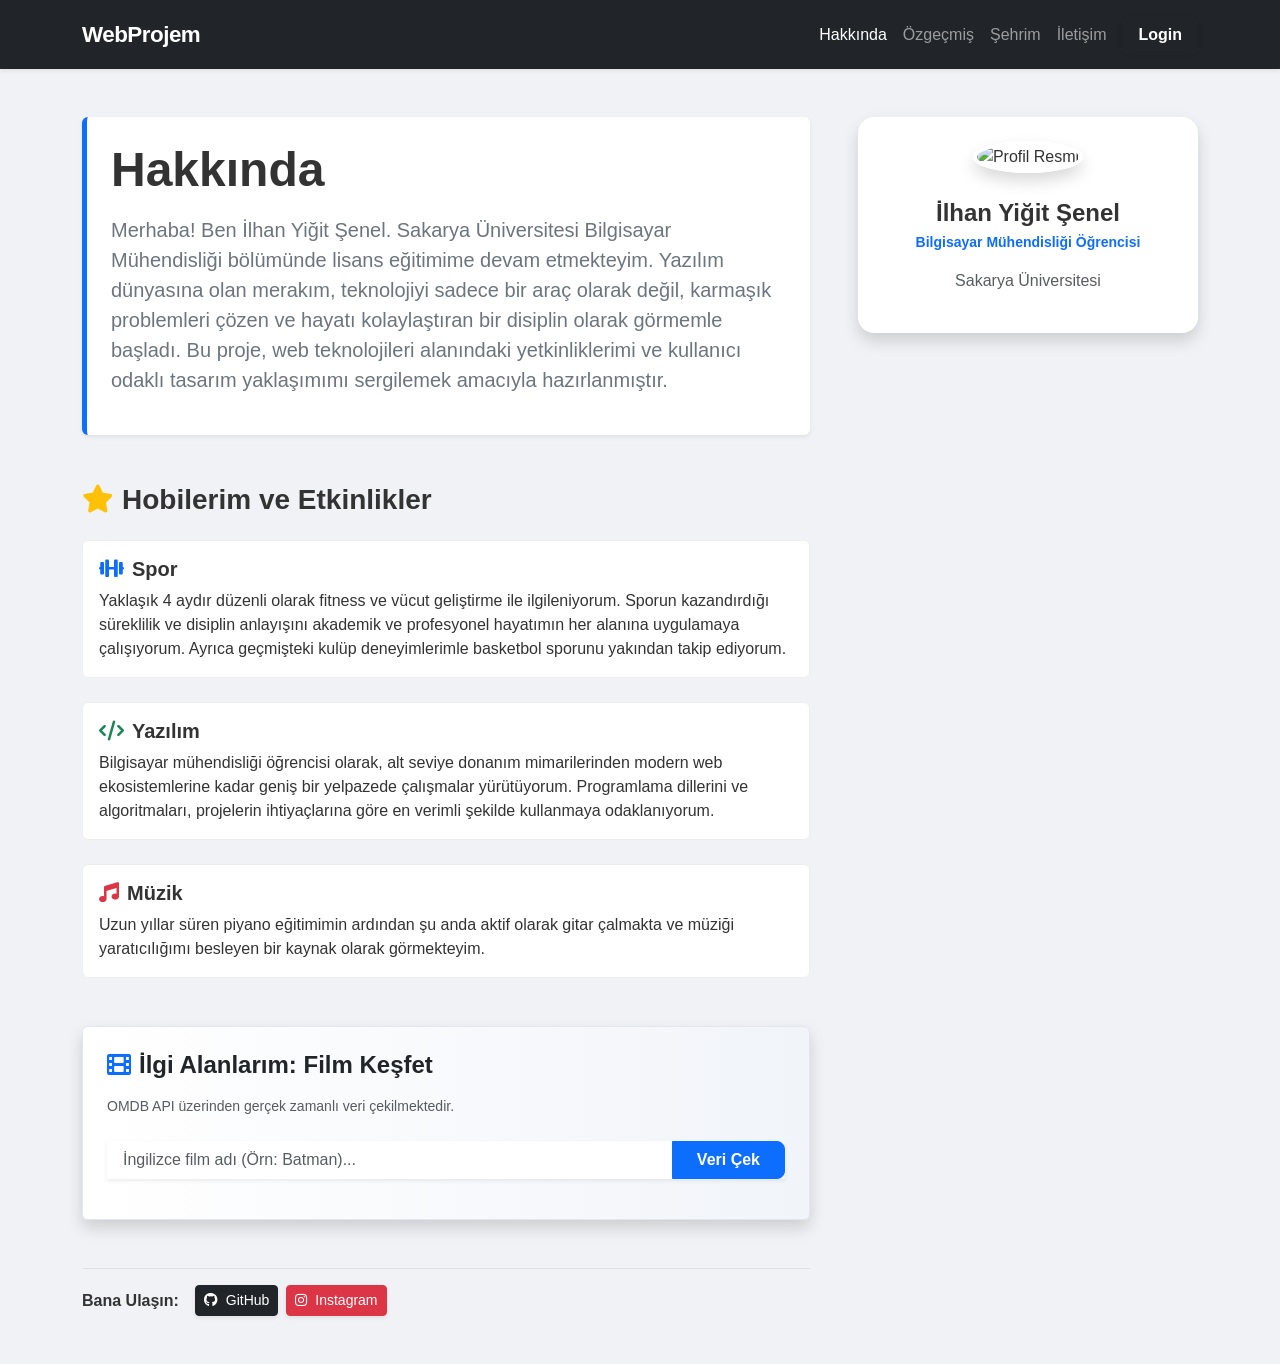
==== commit dcadaced: "İçerik iyileştirmesi" ====
--- a/index.html
+++ b/index.html
@@ -35,8 +35,7 @@
                 <div class="bio-section p-4 bg-white rounded shadow-sm border-start border-primary border-4">
                     <h1 class="display-5 fw-bold mb-3">Hakkında</h1>
                     <p class="lead text-secondary">
-                        Merhaba! Ben <strong>İlhan Yiğit Şenel</strong>. Sakarya Üniversitesi Bilgisayar Mühendisliği öğrencisiyim. 
-                        Teknolojiye olan merakım ve yazılım geliştirme tutkumla bu projeyi hazırladım.
+                        Merhaba! Ben İlhan Yiğit Şenel. Sakarya Üniversitesi Bilgisayar Mühendisliği bölümünde lisans eğitimime devam etmekteyim. Yazılım dünyasına olan merakım, teknolojiyi sadece bir araç olarak değil, karmaşık problemleri çözen ve hayatı kolaylaştıran bir disiplin olarak görmemle başladı. Bu proje, web teknolojileri alanındaki yetkinliklerimi ve kullanıcı odaklı tasarım yaklaşımımı sergilemek amacıyla hazırlanmıştır.
                     </p>
                 </div>
 
@@ -44,15 +43,15 @@
                 <div class="hobbies-list">
                     <div class="hobby-item mb-4 p-3 rounded">
                         <h5><i class="fas fa-dumbbell me-2 text-primary"></i>Spor</h5>
-                        <p class="mb-0">Yaklaşık 3-4 aydır vücut geliştirme ile ilgileniyorum. Basketbolu hem izleyici hem de eski bir kulüp oyuncusu olarak yakından takip ediyorum.</p>
+                        <p class="mb-0">Yaklaşık 4 aydır düzenli olarak fitness ve vücut geliştirme ile ilgileniyorum. Sporun kazandırdığı süreklilik ve disiplin anlayışını akademik ve profesyonel hayatımın her alanına uygulamaya çalışıyorum. Ayrıca geçmişteki kulüp deneyimlerimle basketbol sporunu yakından takip ediyorum.</p>
                     </div>
                     <div class="hobby-item mb-4 p-3 rounded">
                         <h5><i class="fas fa-code me-2 text-success"></i>Yazılım</h5>
-                        <p class="mb-0">Donanım mimarisinden modern web teknolojilerine kadar geniş bir yelpazede problem çözme sanatı üzerine kendimi geliştiriyorum.</p>
+                        <p class="mb-0">Bilgisayar mühendisliği öğrencisi olarak, alt seviye donanım mimarilerinden modern web ekosistemlerine kadar geniş bir yelpazede çalışmalar yürütüyorum. Programlama dillerini ve algoritmaları, projelerin ihtiyaçlarına göre en verimli şekilde kullanmaya odaklanıyorum.</p>
                     </div>
                     <div class="hobby-item mb-4 p-3 rounded">
                         <h5><i class="fas fa-music me-2 text-danger"></i>Müzik</h5>
-                        <p class="mb-0">Piyano geçmişimin üzerine şu anda aktif olarak gitar çalmaktayım.</p>
+                        <p class="mb-0">Uzun yıllar süren piyano eğitimimin ardından şu anda aktif olarak gitar çalmakta ve müziği yaratıcılığımı besleyen bir kaynak olarak görmekteyim.</p>
                     </div>
                 </div>
 
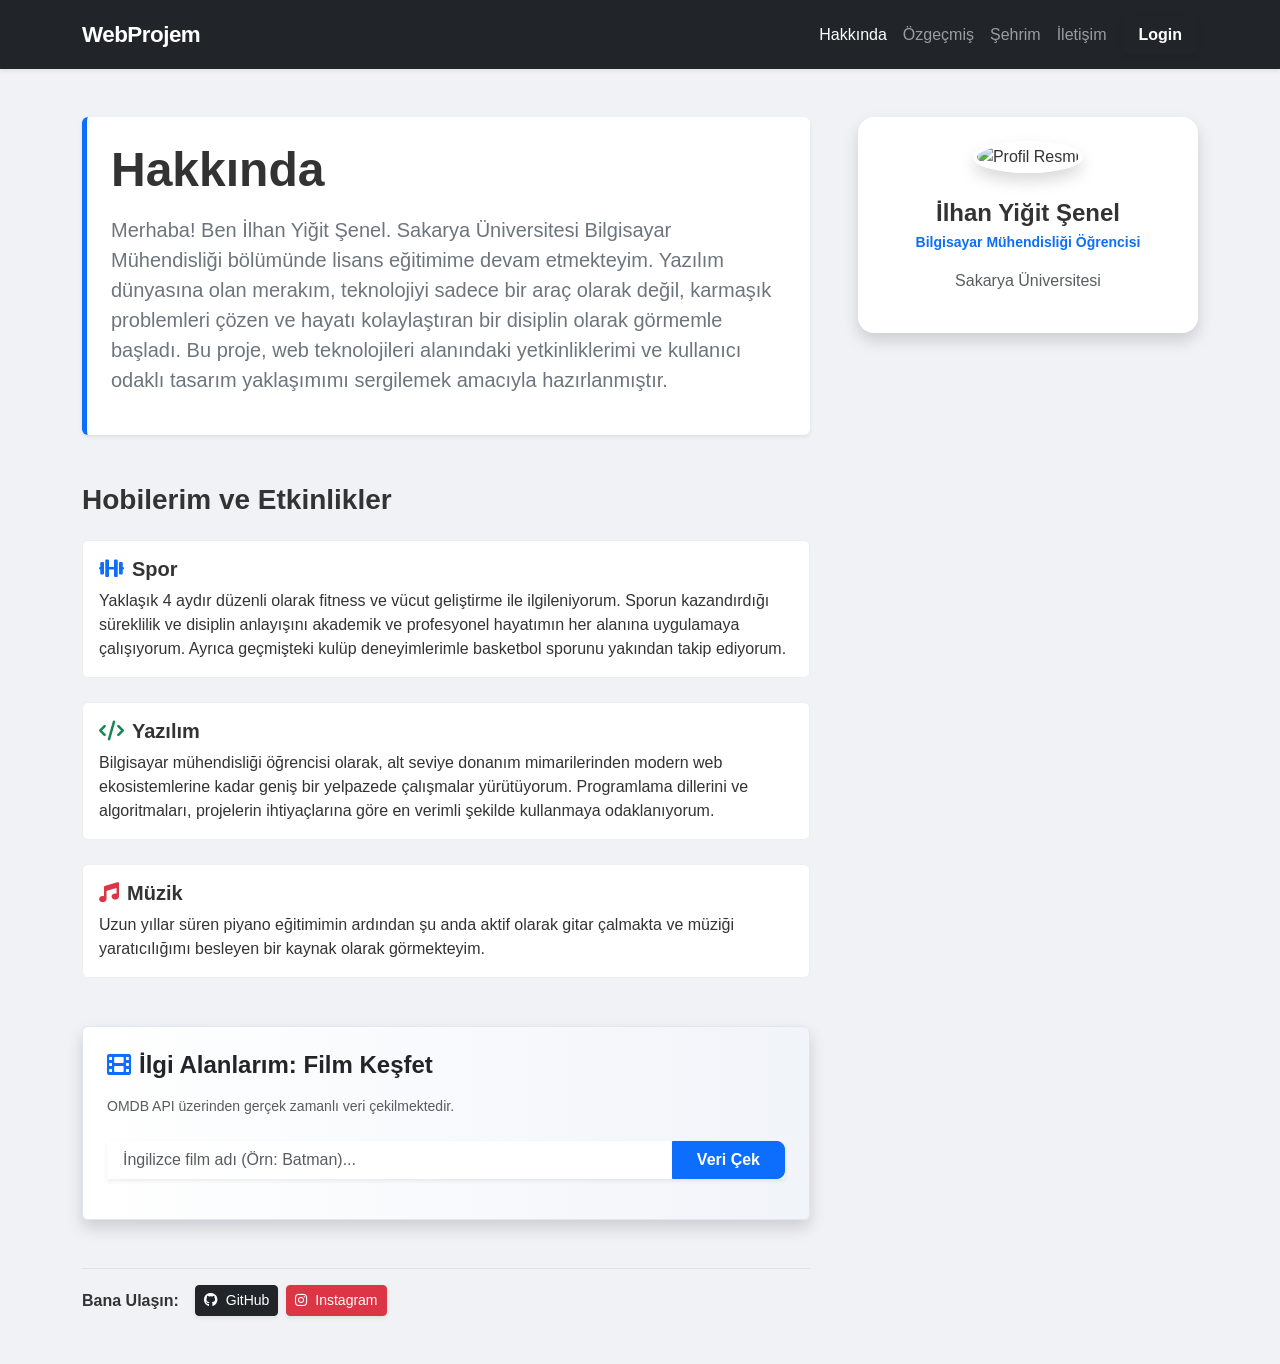
==== commit 6bb523db: "içerik iyileştirme" ====
--- a/index.html
+++ b/index.html
@@ -39,7 +39,7 @@
                     </p>
                 </div>
 
-                <h3 class="mt-5 mb-4 fw-bold"><i class="fas fa-star text-warning me-2"></i>Hobilerim ve Etkinlikler</h3>
+                <h3 class="mt-5 mb-4 fw-bold"></i>Hobilerim ve Etkinlikler</h3>
                 <div class="hobbies-list">
                     <div class="hobby-item mb-4 p-3 rounded">
                         <h5><i class="fas fa-dumbbell me-2 text-primary"></i>Spor</h5>
